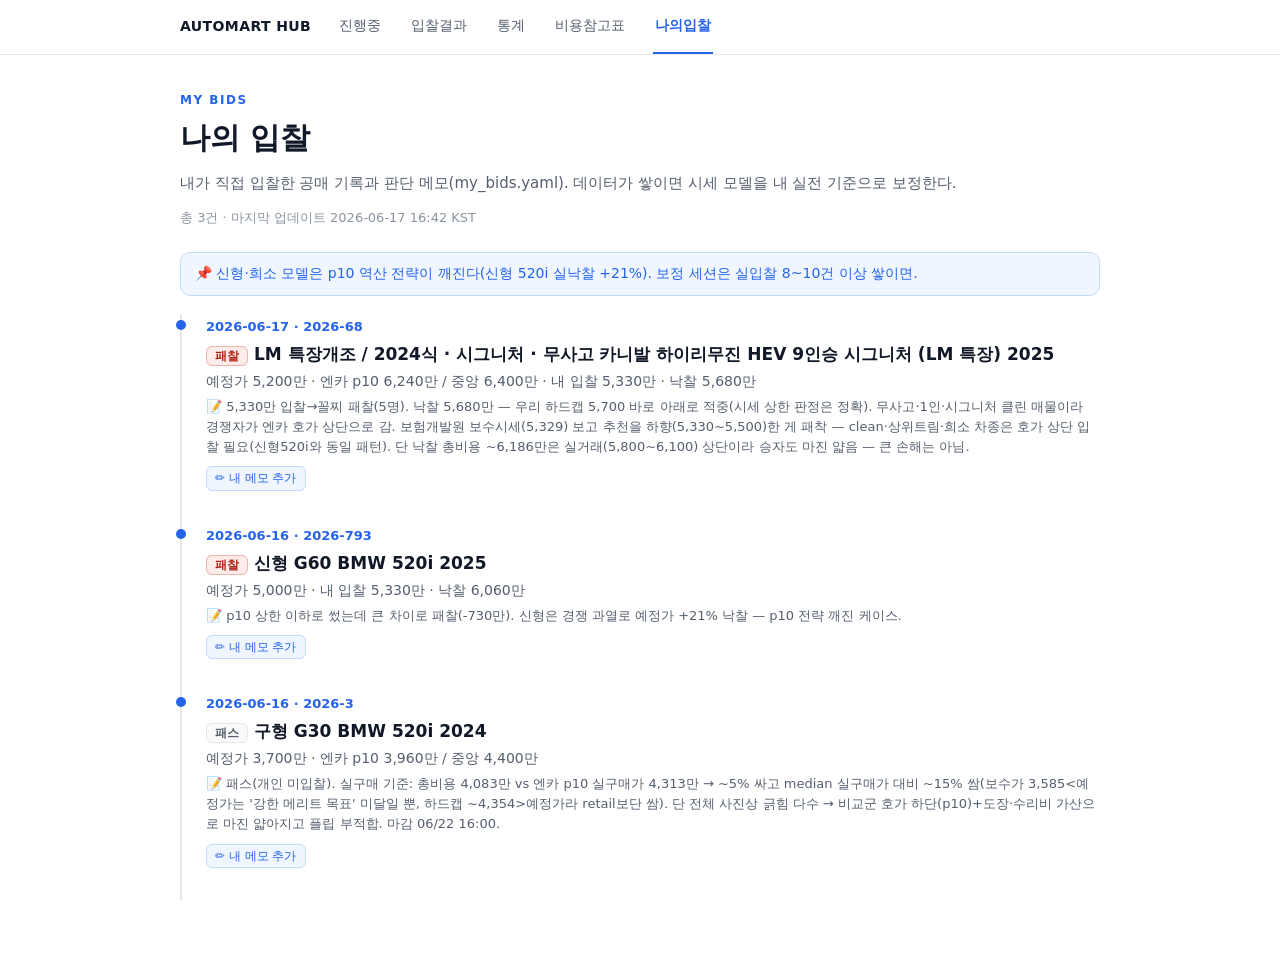
==== bids.html @ a3e34c01 "data: 2026-06-17 16:42" ====
<!doctype html>
<html lang="ko">
<head>
<meta charset="utf-8">
<meta name="viewport" content="width=device-width,initial-scale=1">
<meta name="robots" content="noindex,nofollow">
<title>나의입찰 — AUTOMART HUB</title>
<link rel="icon" href="data:image/svg+xml,<svg xmlns='http://www.w3.org/2000/svg' viewBox='0 0 16 16'><text y='14' font-size='14'>🚗</text></svg>">
<link rel="stylesheet" href="assets/style.css?v=202606171642">
</head>
<body data-page="bids">
<nav class="nav"><div class="nav-inner">
  <span class="brand">AUTOMART HUB</span>
  <a class="tab" href="index.html">진행중</a>
  <a class="tab" href="results.html">입찰결과</a>
  <a class="tab" href="stats.html">통계</a>
  <a class="tab" href="costs.html">비용참고표</a>
  <a class="tab active" href="bids.html">나의입찰</a>
</div></nav>
<main class="wrap">
  <div class="eyebrow">MY BIDS</div>
  <h1>나의 입찰</h1>
  <p class="desc">내가 직접 입찰한 공매 기록과 판단 메모(my_bids.yaml). 데이터가 쌓이면 시세 모델을 내 실전 기준으로 보정한다.</p>
  <p class="meta" id="meta">-</p>
  <div class="banner note" id="note" style="display:none"></div>
  <ul class="tl" id="list"></ul>
</main>
<script src="data/meta.js?v=202606171642"></script>
<script src="data/mybids.js?v=202606171642"></script>
<script src="assets/app.js?v=202606171642"></script>
</body>
</html>
---- assets/style.css ----
/* automart-hub — 라이트 에디토리얼 셸 (참고: SMR 뉴스 허브 스타일) */
:root{
  --accent:#2563eb; --accent-bg:#eff6ff; --accent-line:#bfdbfe;
  --ink:#111827; --sub:#555f6e; --mut:#8b95a1;
  --line:#e5e7eb; --warn:#b45309; --warn-bg:#fff7ed; --warn-line:#fdba74;
}
*{box-sizing:border-box}
body{margin:0;font-family:"Segoe UI","Malgun Gothic","Apple SD Gothic Neo",system-ui,sans-serif;
     color:var(--ink);background:#fff;line-height:1.55}
a{color:var(--accent);text-decoration:none}
a:hover{text-decoration:underline}

/* 상단 내비 */
.nav{border-bottom:1px solid var(--line);position:sticky;top:0;background:#fff;z-index:10}
.nav-inner{max-width:960px;margin:0 auto;padding:0 20px;display:flex;align-items:center;gap:26px;overflow-x:auto}
.brand{font-weight:800;font-size:14px;letter-spacing:.4px;padding:15px 0;white-space:nowrap}
.nav a.tab{color:var(--sub);font-size:14px;padding:15px 2px;border-bottom:2px solid transparent;white-space:nowrap}
.nav a.tab.active{color:var(--accent);font-weight:700;border-bottom-color:var(--accent)}
.nav a.tab:hover{text-decoration:none;color:var(--ink)}

/* 페이지 머리 */
.wrap{max-width:960px;margin:0 auto;padding:36px 20px 80px}
.eyebrow{color:var(--accent);font-size:12px;font-weight:700;letter-spacing:1.5px}
h1{margin:6px 0 10px;font-size:30px}
h2{font-size:18px;margin:34px 0 10px}
.desc{color:var(--sub);margin:0 0 6px;font-size:15px}
.meta{color:var(--mut);font-size:13px;margin-bottom:24px}

/* 검색/필터 칩 */
.search{width:100%;padding:13px 16px;font-size:15px;border:1px solid var(--line);border-radius:10px;margin-bottom:14px}
.search:focus{outline:2px solid var(--accent);border-color:transparent}
.filters{display:flex;flex-direction:column;gap:8px;margin-bottom:28px}
.chip-row{display:flex;align-items:center;gap:6px;flex-wrap:wrap}
.chip-row .lbl{color:var(--mut);font-size:12px;min-width:34px}
.chip{border:1px solid var(--line);background:#fff;border-radius:8px;padding:5px 12px;
      font-size:13px;color:var(--sub);cursor:pointer;font-family:inherit}
.chip.on{border-color:var(--accent);color:var(--accent);font-weight:700;background:var(--accent-bg)}
#count{color:var(--mut);font-size:13px;margin-left:auto}

/* 타임라인 리스트 */
.tl{list-style:none;margin:0;padding:0;border-left:2px solid var(--line)}
.tl li{position:relative;padding:0 0 30px 24px}
.tl li::before{content:"";position:absolute;left:-6px;top:6px;width:10px;height:10px;border-radius:50%;background:var(--accent)}
.tl li.empty{border:0;color:var(--mut);text-align:center;padding:40px 0}
.tl li.empty::before{display:none}
.tl .date{color:var(--accent);font-weight:700;font-size:13px}
.tl h3{margin:2px 0 4px;font-size:17px}
.tl .line{color:var(--sub);font-size:14px;margin:0 0 8px}
.tags{display:flex;gap:6px;flex-wrap:wrap;margin-bottom:6px}
.tag{font-size:12px;border:1px solid var(--line);border-radius:6px;padding:2px 8px;color:var(--sub);background:#fafafa}
.tag.blue{color:var(--accent);border-color:var(--accent-line);background:var(--accent-bg)}
.tag.warn{color:var(--warn);border-color:var(--warn-line);background:var(--warn-bg)}
.tag.v-cheap{color:#0a7a33;border-color:#9ad8af;background:#e9f8ef}
.tag.v-fair{color:#8a6d00;border-color:#e6cf8a;background:#fbf4dd}
.tag.v-pricey{color:#b42318;border-color:#f0b4ae;background:#fdecea}
.line.sub{font-size:13px;margin-top:-4px}
.line .warn{color:var(--warn)}
.src{color:var(--mut);font-size:13px}
.src a{margin-left:8px}
details.lowsample{margin-top:14px}
details.lowsample summary{cursor:pointer;color:var(--mut);font-size:14px;padding:8px 0}

/* 통계 */
.banner{background:var(--warn-bg);border:1px solid var(--warn-line);color:var(--warn);
        border-radius:10px;padding:10px 14px;font-size:14px;margin-bottom:18px}
.banner.note{background:var(--accent-bg);border-color:var(--accent-line);color:var(--accent)}

/* 내 메모(localStorage) */
.usermemo{margin:4px 0 2px}
.usermemo button{font:inherit;font-size:12px;border:1px solid var(--line);background:#fafafa;
  color:var(--sub);border-radius:6px;padding:2px 8px;cursor:pointer;margin-left:6px}
.usermemo .memo-add{margin-left:0;color:var(--accent);border-color:var(--accent-line);background:var(--accent-bg)}
.memo-show{font-size:13px;color:var(--sub);margin:2px 0 0}
.memo-show .memo-text{color:#222}
.memo-input{display:block;width:100%;max-width:480px;box-sizing:border-box;font:inherit;font-size:13px;
  border:1px solid var(--accent-line);border-radius:8px;padding:6px 8px;margin-top:4px}
.memo-btns{margin-top:4px}
.memo-btns button{margin-left:0;margin-right:6px}
.memo-btns .memo-save{color:var(--accent);border-color:var(--accent-line);background:var(--accent-bg)}
.cards{display:grid;grid-template-columns:repeat(4,1fr);gap:12px;margin-bottom:8px}
.card{border:1px solid var(--line);border-radius:12px;padding:16px}
.card .k{color:var(--mut);font-size:12px}
.card .v{font-size:24px;font-weight:800;margin-top:4px}
.bars{margin:8px 0 10px}
.bar-row{display:flex;align-items:center;gap:10px;margin:7px 0;font-size:13px}
.bar-row .bl{min-width:64px;color:var(--sub);text-align:right}
.bar-track{flex:1;display:flex;gap:3px;align-items:center}
.bar{height:14px;border-radius:4px;background:var(--accent);min-width:2px}
.bar.gray{background:#cbd5e1}
.bar-row .bv{color:var(--mut);white-space:nowrap}
.legend{color:var(--mut);font-size:12px;margin:4px 0 16px}
.legend i{display:inline-block;width:10px;height:10px;border-radius:3px;vertical-align:-1px;margin-right:4px}

/* 표 (비용참고표) */
table{border-collapse:collapse;width:100%;font-size:14px;margin:8px 0 6px}
th,td{border:1px solid var(--line);padding:8px 10px;text-align:right}
th{background:#f8fafc;color:var(--sub);font-weight:600}
td:first-child,th:first-child{text-align:left}

/* 매물 비용내역 (클릭 펼침) */
.costlink{cursor:pointer}
.costbox{display:none;margin:10px 0 4px;max-width:420px}
.costbox.open{display:block}
.costbox table{margin:0;font-size:13px}
.costbox td,.costbox th{padding:5px 10px}
.costbox tr.sum td{font-weight:700;background:#f8fafc}
.costbox .note{color:var(--mut);font-size:12px;margin:6px 0 0}

/* 도움말 툴팁 (?) — PC 호버 + 모바일 탭(클릭 토글) */
.help{position:relative;display:inline-flex;align-items:center;justify-content:center;
      width:16px;height:16px;margin:0 2px;padding:0;border:1px solid var(--accent-line);
      border-radius:50%;background:var(--accent-bg);color:var(--accent);
      font-size:11px;font-weight:700;cursor:pointer;vertical-align:1px;font-family:inherit}
.help .tip{display:none;position:absolute;left:0;top:22px;z-index:20;width:300px;max-width:78vw;
      background:#fff;border:1px solid var(--line);border-radius:10px;
      box-shadow:0 6px 24px rgba(17,24,39,.12);padding:12px 14px;
      color:var(--sub);font-size:13px;font-weight:400;line-height:1.6;text-align:left;cursor:default}
.help:hover .tip,.help.open .tip{display:block}

@media (max-width:640px){
  h1{font-size:24px}
  .cards{grid-template-columns:repeat(2,1fr)}
  .tl .line{line-height:1.8}
}
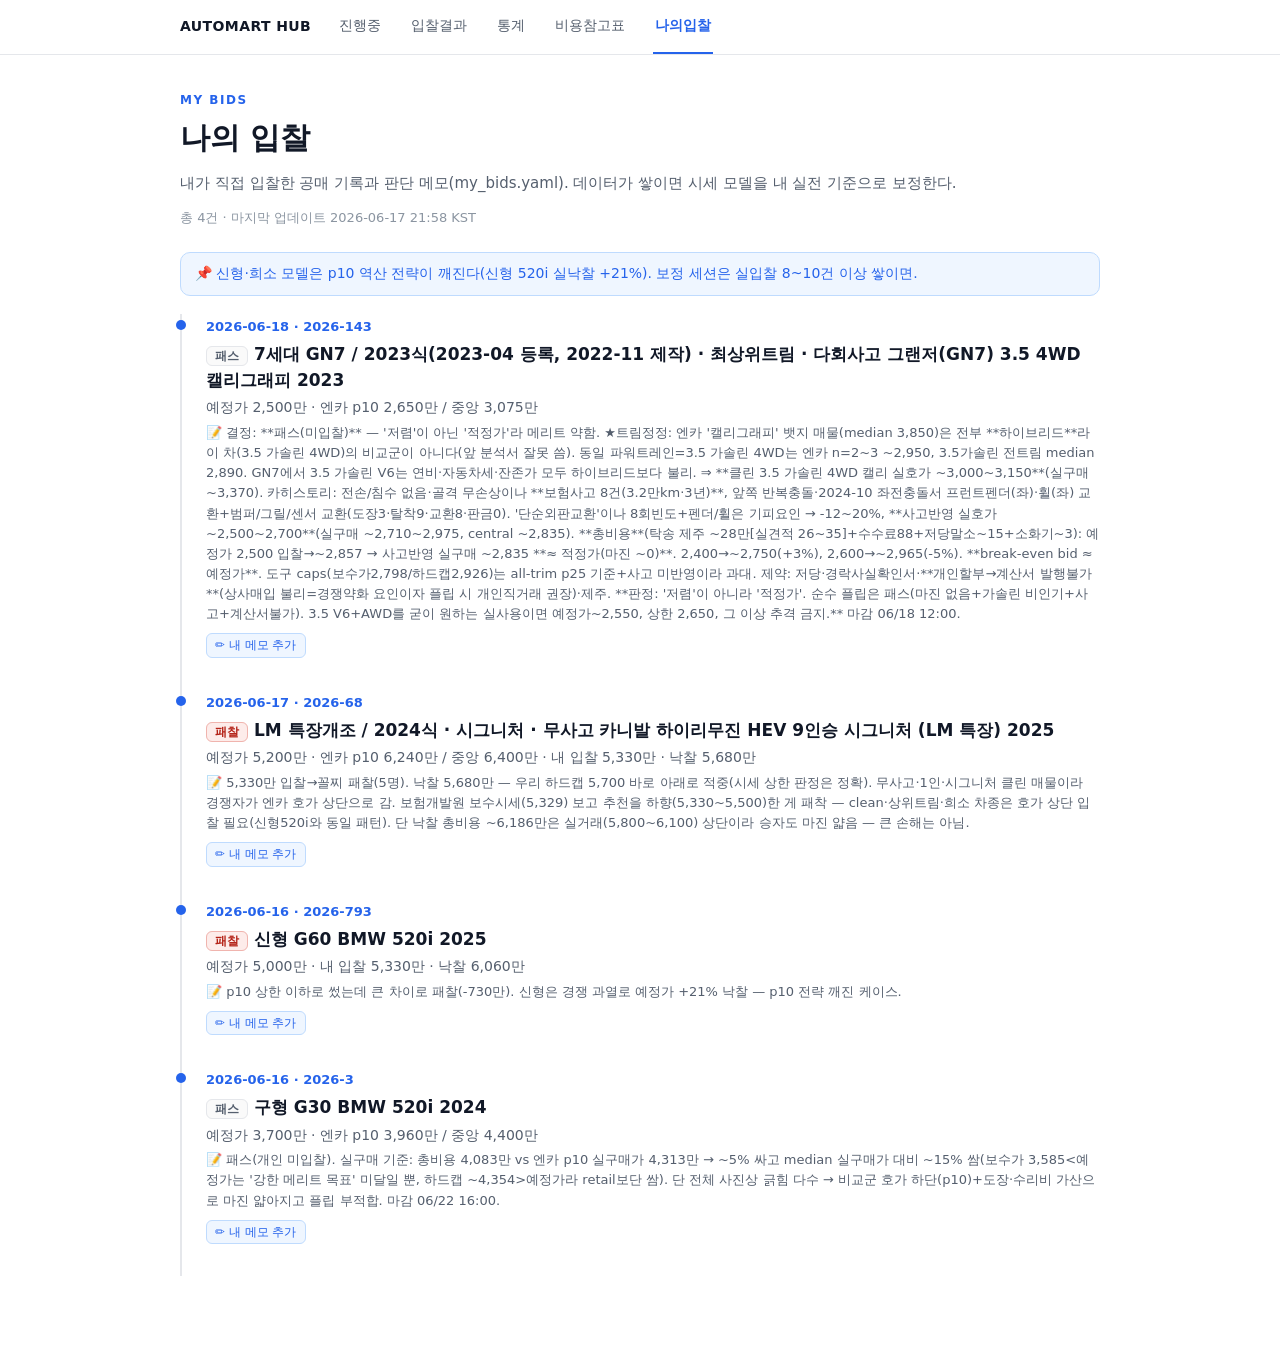
==== commit ba8b86ae: "data: 2026-06-17 21:58" ====
--- a/bids.html
+++ b/bids.html
@@ -6,7 +6,7 @@
 <meta name="robots" content="noindex,nofollow">
 <title>나의입찰 — AUTOMART HUB</title>
 <link rel="icon" href="data:image/svg+xml,<svg xmlns='http://www.w3.org/2000/svg' viewBox='0 0 16 16'><text y='14' font-size='14'>🚗</text></svg>">
-<link rel="stylesheet" href="assets/style.css?v=202606171642">
+<link rel="stylesheet" href="assets/style.css?v=202606172158">
 </head>
 <body data-page="bids">
 <nav class="nav"><div class="nav-inner">
@@ -25,8 +25,8 @@
   <div class="banner note" id="note" style="display:none"></div>
   <ul class="tl" id="list"></ul>
 </main>
-<script src="data/meta.js?v=202606171642"></script>
-<script src="data/mybids.js?v=202606171642"></script>
-<script src="assets/app.js?v=202606171642"></script>
+<script src="data/meta.js?v=202606172158"></script>
+<script src="data/mybids.js?v=202606172158"></script>
+<script src="assets/app.js?v=202606172158"></script>
 </body>
 </html>
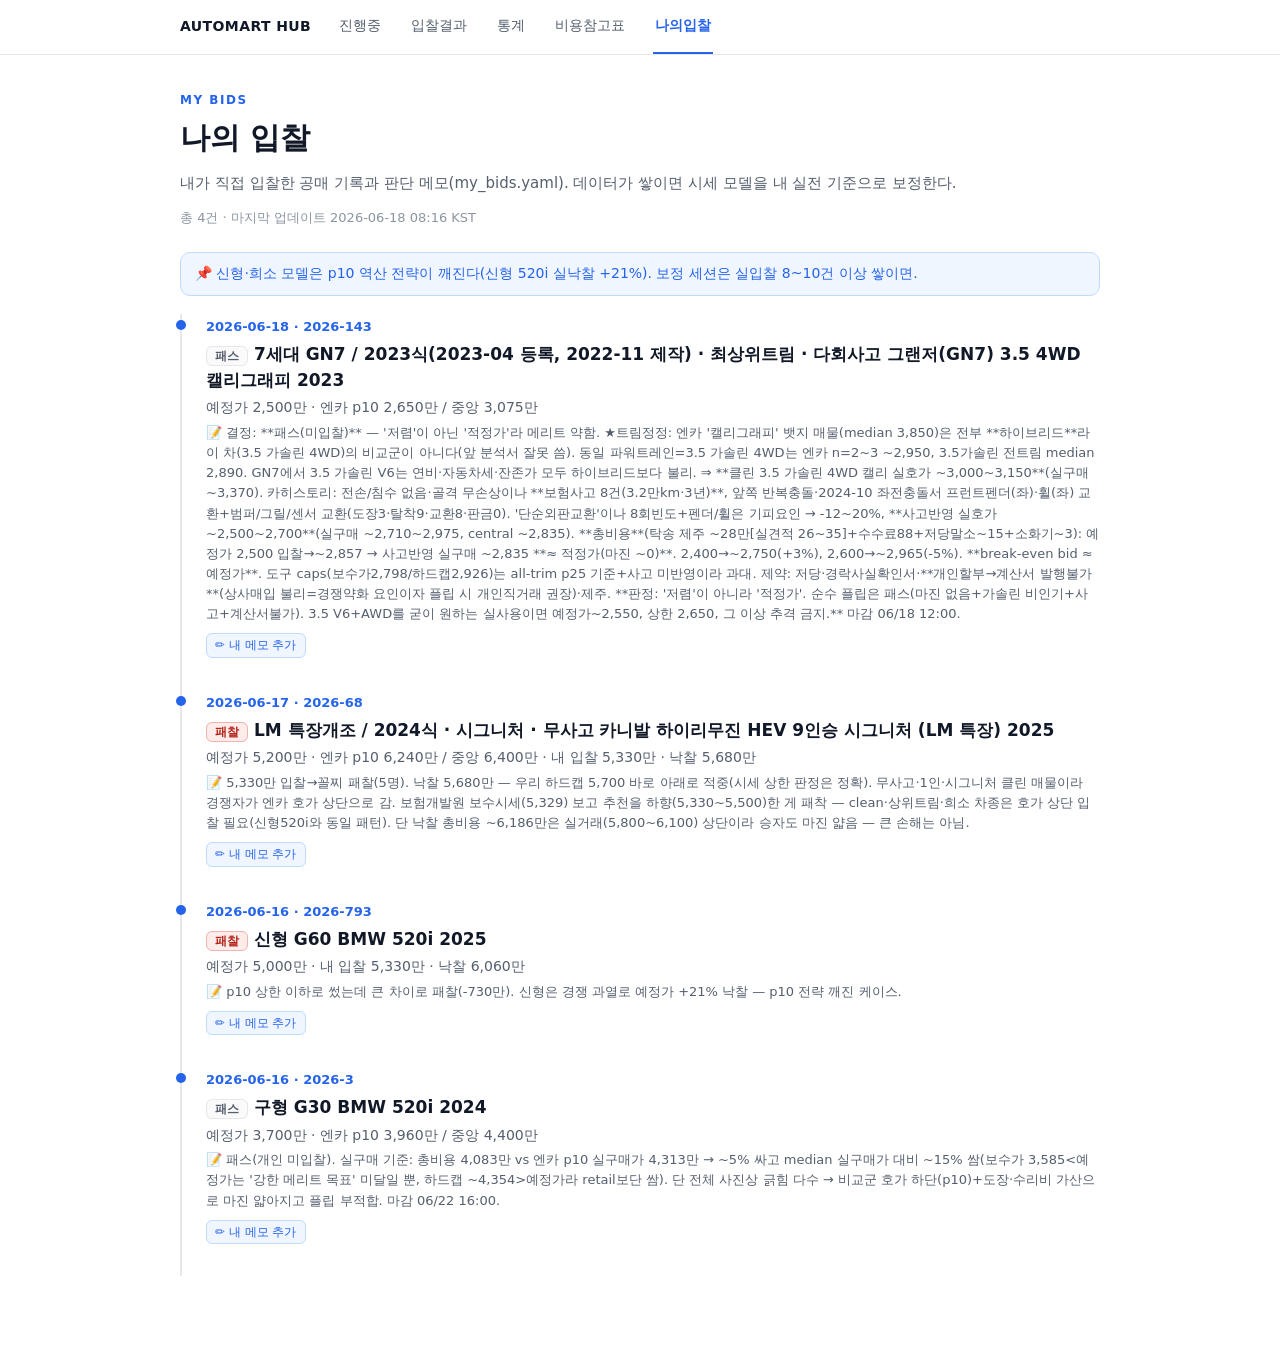
==== commit cfccab58: "data: 2026-06-18 08:16" ====
--- a/bids.html
+++ b/bids.html
@@ -6,7 +6,7 @@
 <meta name="robots" content="noindex,nofollow">
 <title>나의입찰 — AUTOMART HUB</title>
 <link rel="icon" href="data:image/svg+xml,<svg xmlns='http://www.w3.org/2000/svg' viewBox='0 0 16 16'><text y='14' font-size='14'>🚗</text></svg>">
-<link rel="stylesheet" href="assets/style.css?v=202606172158">
+<link rel="stylesheet" href="assets/style.css?v=202606180816">
 </head>
 <body data-page="bids">
 <nav class="nav"><div class="nav-inner">
@@ -25,8 +25,8 @@
   <div class="banner note" id="note" style="display:none"></div>
   <ul class="tl" id="list"></ul>
 </main>
-<script src="data/meta.js?v=202606172158"></script>
-<script src="data/mybids.js?v=202606172158"></script>
-<script src="assets/app.js?v=202606172158"></script>
+<script src="data/meta.js?v=202606180816"></script>
+<script src="data/mybids.js?v=202606180816"></script>
+<script src="assets/app.js?v=202606180816"></script>
 </body>
 </html>
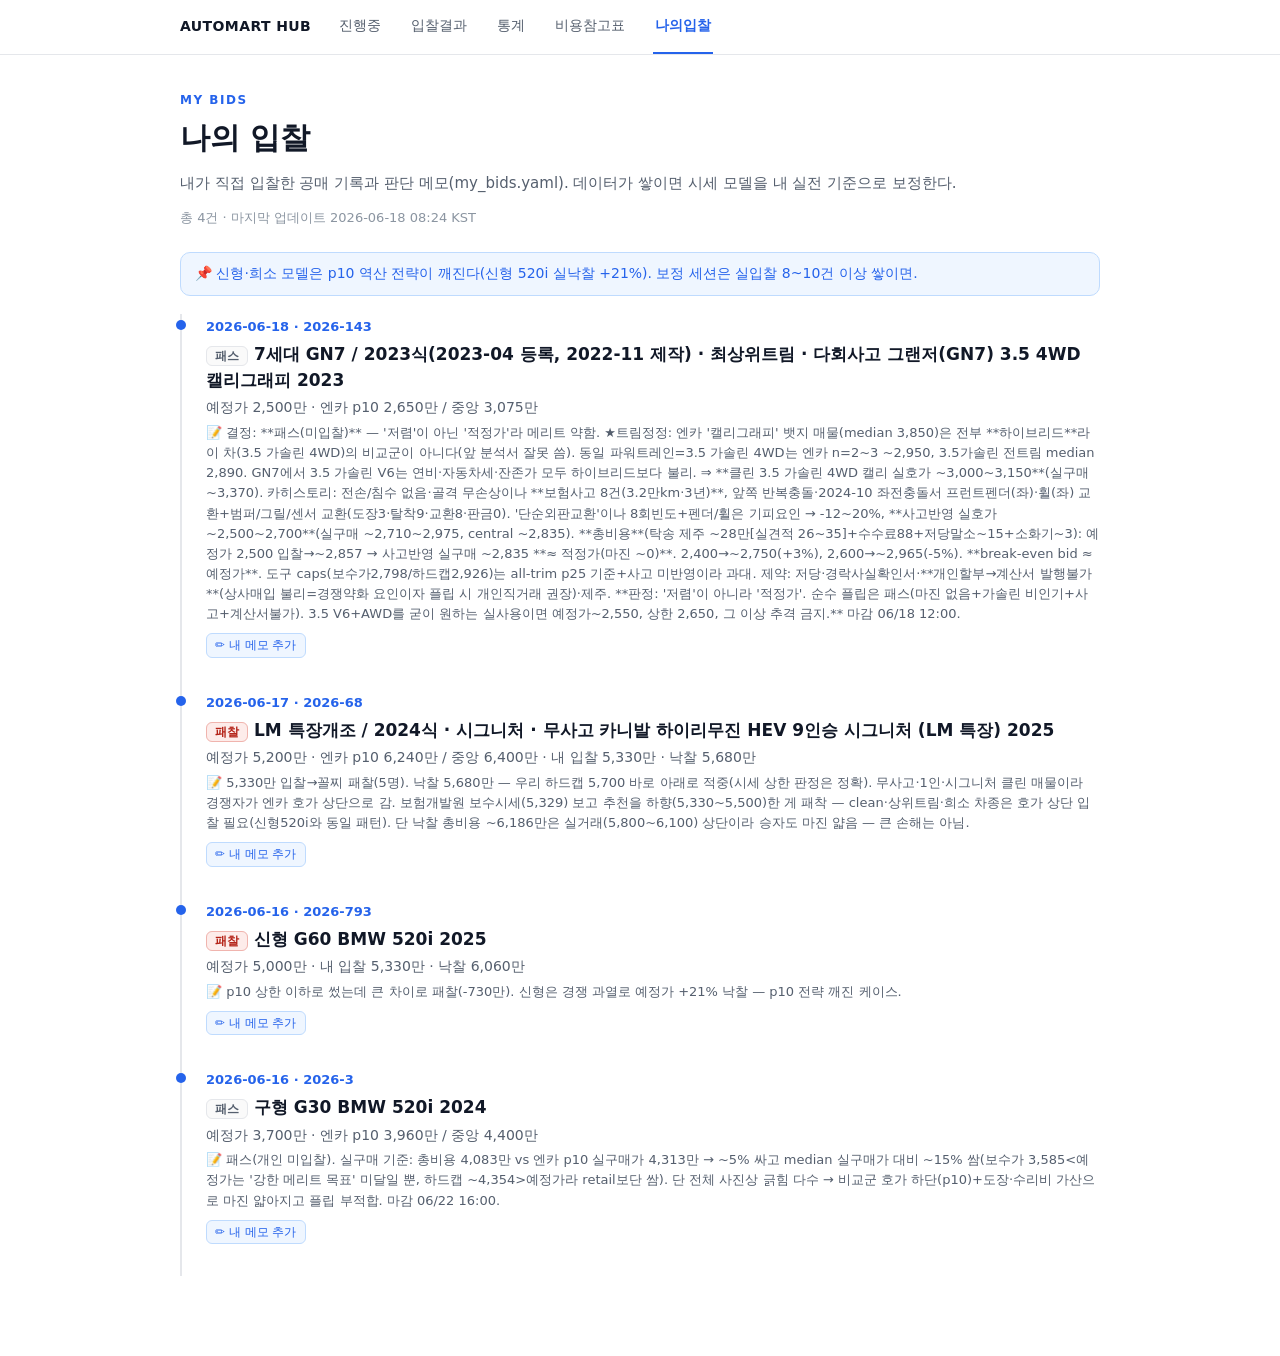
==== commit b015f14a: "data: 2026-06-18 08:24" ====
--- a/bids.html
+++ b/bids.html
@@ -6,7 +6,7 @@
 <meta name="robots" content="noindex,nofollow">
 <title>나의입찰 — AUTOMART HUB</title>
 <link rel="icon" href="data:image/svg+xml,<svg xmlns='http://www.w3.org/2000/svg' viewBox='0 0 16 16'><text y='14' font-size='14'>🚗</text></svg>">
-<link rel="stylesheet" href="assets/style.css?v=202606180816">
+<link rel="stylesheet" href="assets/style.css?v=202606180824">
 </head>
 <body data-page="bids">
 <nav class="nav"><div class="nav-inner">
@@ -25,8 +25,8 @@
   <div class="banner note" id="note" style="display:none"></div>
   <ul class="tl" id="list"></ul>
 </main>
-<script src="data/meta.js?v=202606180816"></script>
-<script src="data/mybids.js?v=202606180816"></script>
-<script src="assets/app.js?v=202606180816"></script>
+<script src="data/meta.js?v=202606180824"></script>
+<script src="data/mybids.js?v=202606180824"></script>
+<script src="assets/app.js?v=202606180824"></script>
 </body>
 </html>
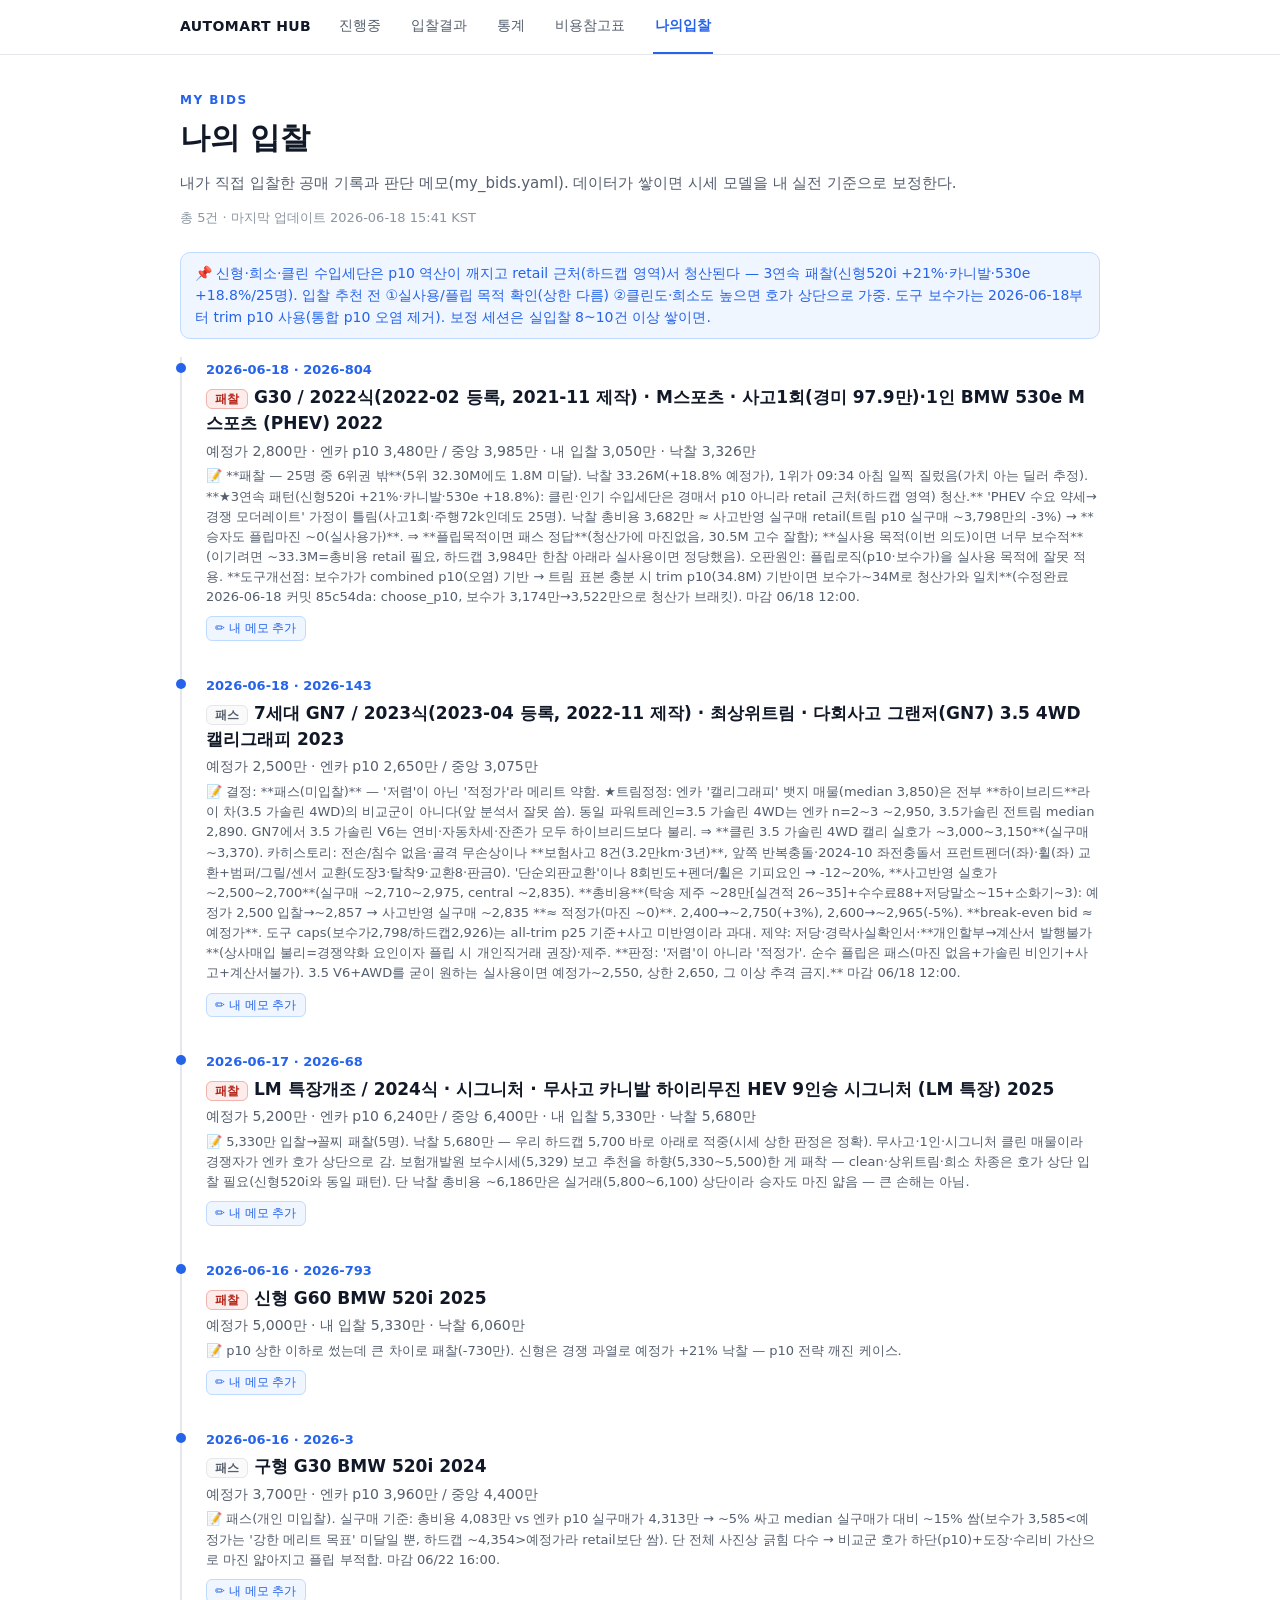
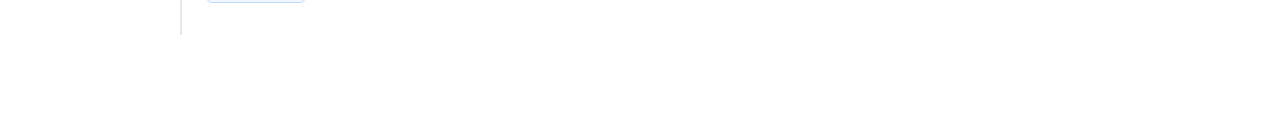
==== commit 4b99e79f: "data: 2026-06-18 15:41" ====
--- a/bids.html
+++ b/bids.html
@@ -6,7 +6,7 @@
 <meta name="robots" content="noindex,nofollow">
 <title>나의입찰 — AUTOMART HUB</title>
 <link rel="icon" href="data:image/svg+xml,<svg xmlns='http://www.w3.org/2000/svg' viewBox='0 0 16 16'><text y='14' font-size='14'>🚗</text></svg>">
-<link rel="stylesheet" href="assets/style.css?v=202606180824">
+<link rel="stylesheet" href="assets/style.css?v=202606181541">
 </head>
 <body data-page="bids">
 <nav class="nav"><div class="nav-inner">
@@ -25,8 +25,8 @@
   <div class="banner note" id="note" style="display:none"></div>
   <ul class="tl" id="list"></ul>
 </main>
-<script src="data/meta.js?v=202606180824"></script>
-<script src="data/mybids.js?v=202606180824"></script>
-<script src="assets/app.js?v=202606180824"></script>
+<script src="data/meta.js?v=202606181541"></script>
+<script src="data/mybids.js?v=202606181541"></script>
+<script src="assets/app.js?v=202606181541"></script>
 </body>
 </html>
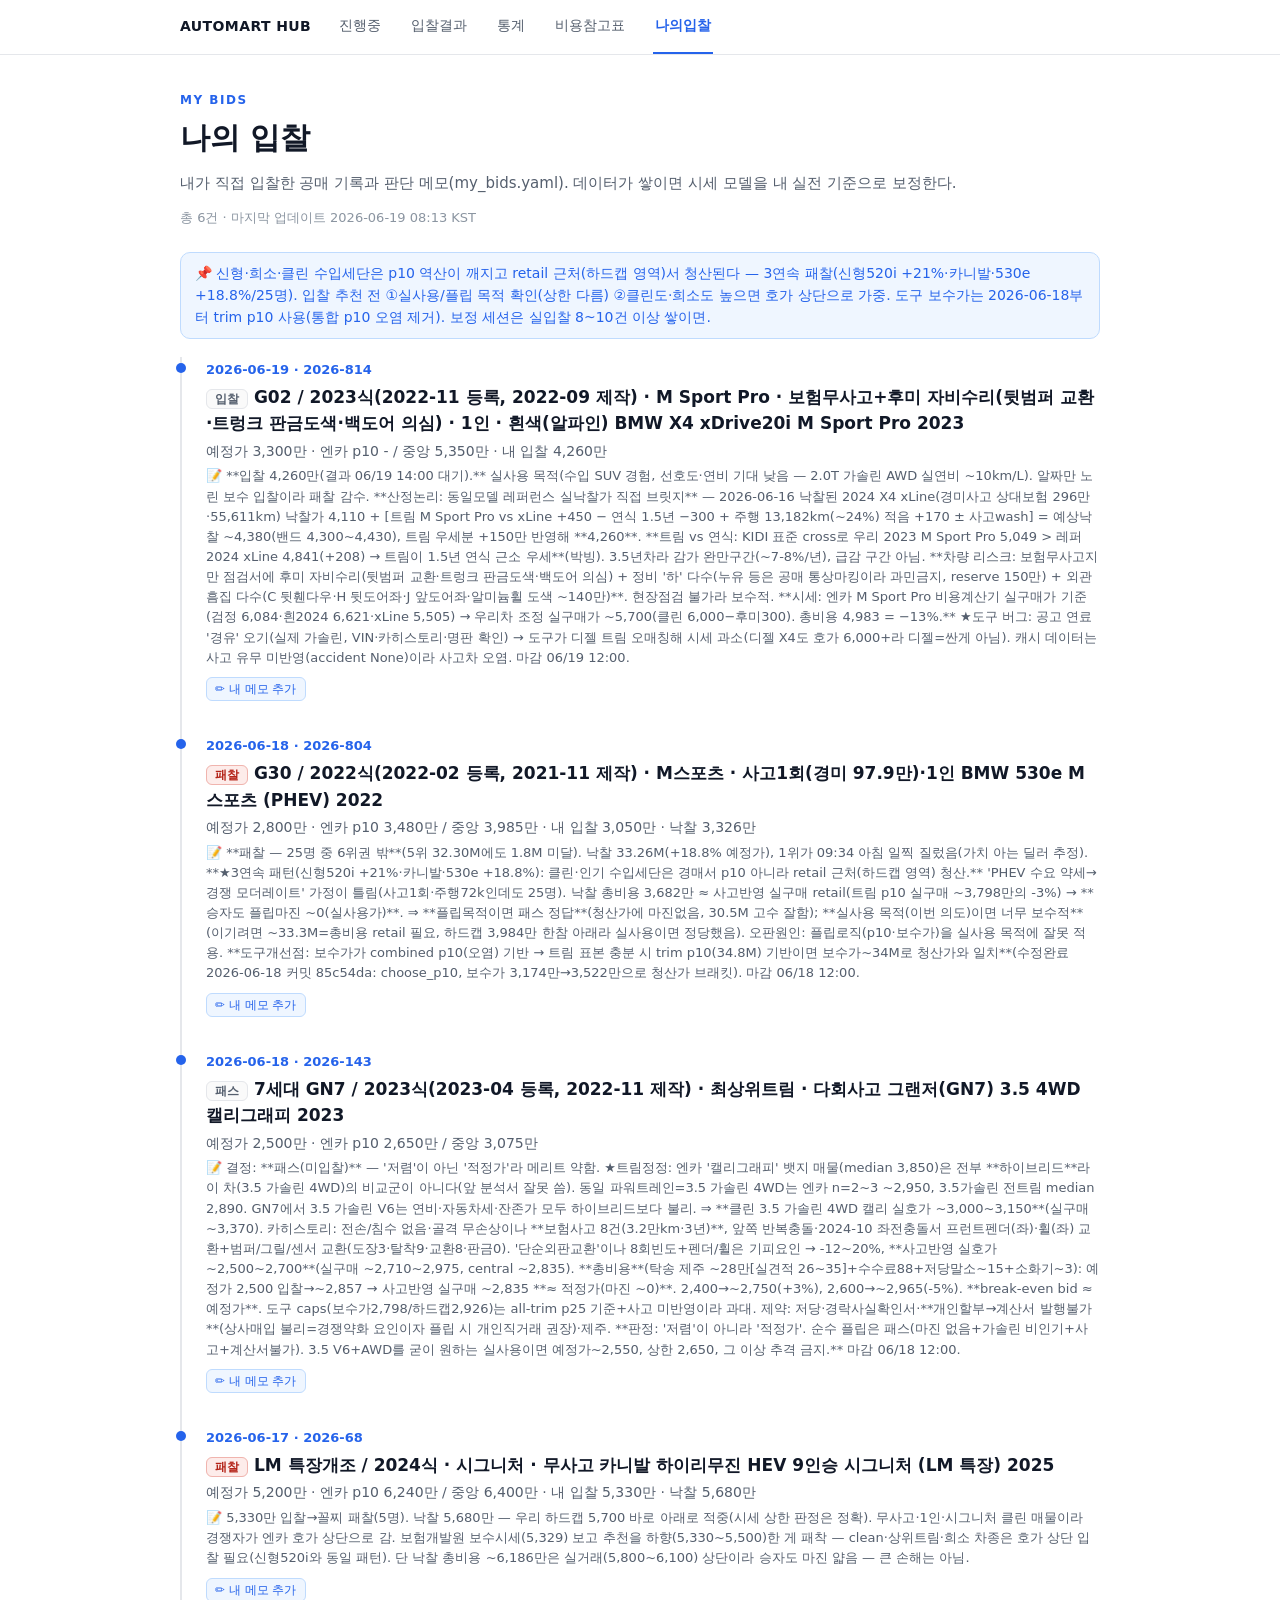
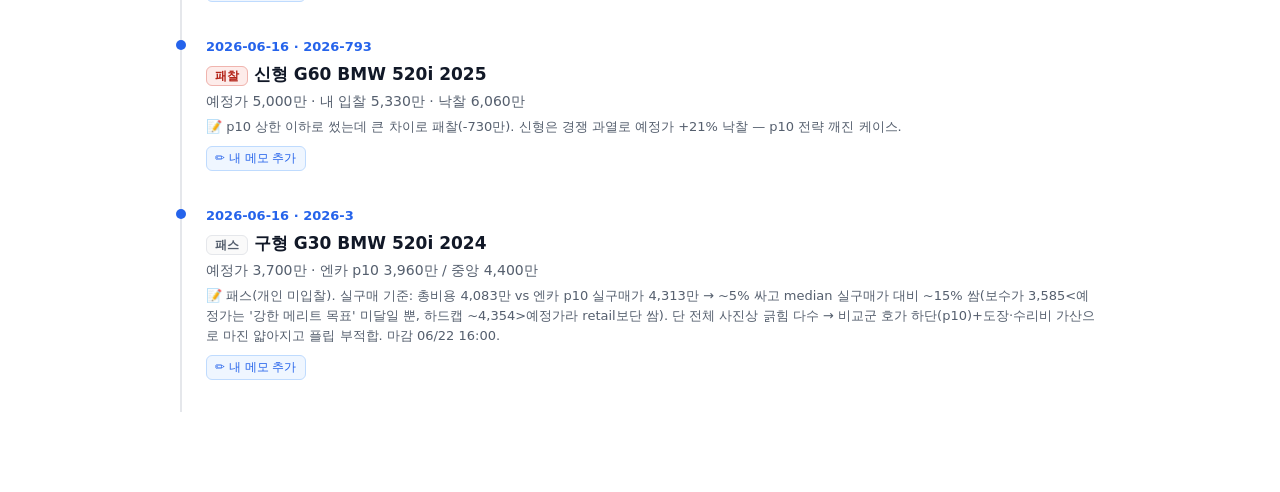
==== commit 03acd37a: "data: 2026-06-19 08:13" ====
--- a/bids.html
+++ b/bids.html
@@ -6,7 +6,7 @@
 <meta name="robots" content="noindex,nofollow">
 <title>나의입찰 — AUTOMART HUB</title>
 <link rel="icon" href="data:image/svg+xml,<svg xmlns='http://www.w3.org/2000/svg' viewBox='0 0 16 16'><text y='14' font-size='14'>🚗</text></svg>">
-<link rel="stylesheet" href="assets/style.css?v=202606181541">
+<link rel="stylesheet" href="assets/style.css?v=202606190813">
 </head>
 <body data-page="bids">
 <nav class="nav"><div class="nav-inner">
@@ -25,8 +25,8 @@
   <div class="banner note" id="note" style="display:none"></div>
   <ul class="tl" id="list"></ul>
 </main>
-<script src="data/meta.js?v=202606181541"></script>
-<script src="data/mybids.js?v=202606181541"></script>
-<script src="assets/app.js?v=202606181541"></script>
+<script src="data/meta.js?v=202606190813"></script>
+<script src="data/mybids.js?v=202606190813"></script>
+<script src="assets/app.js?v=202606190813"></script>
 </body>
 </html>
